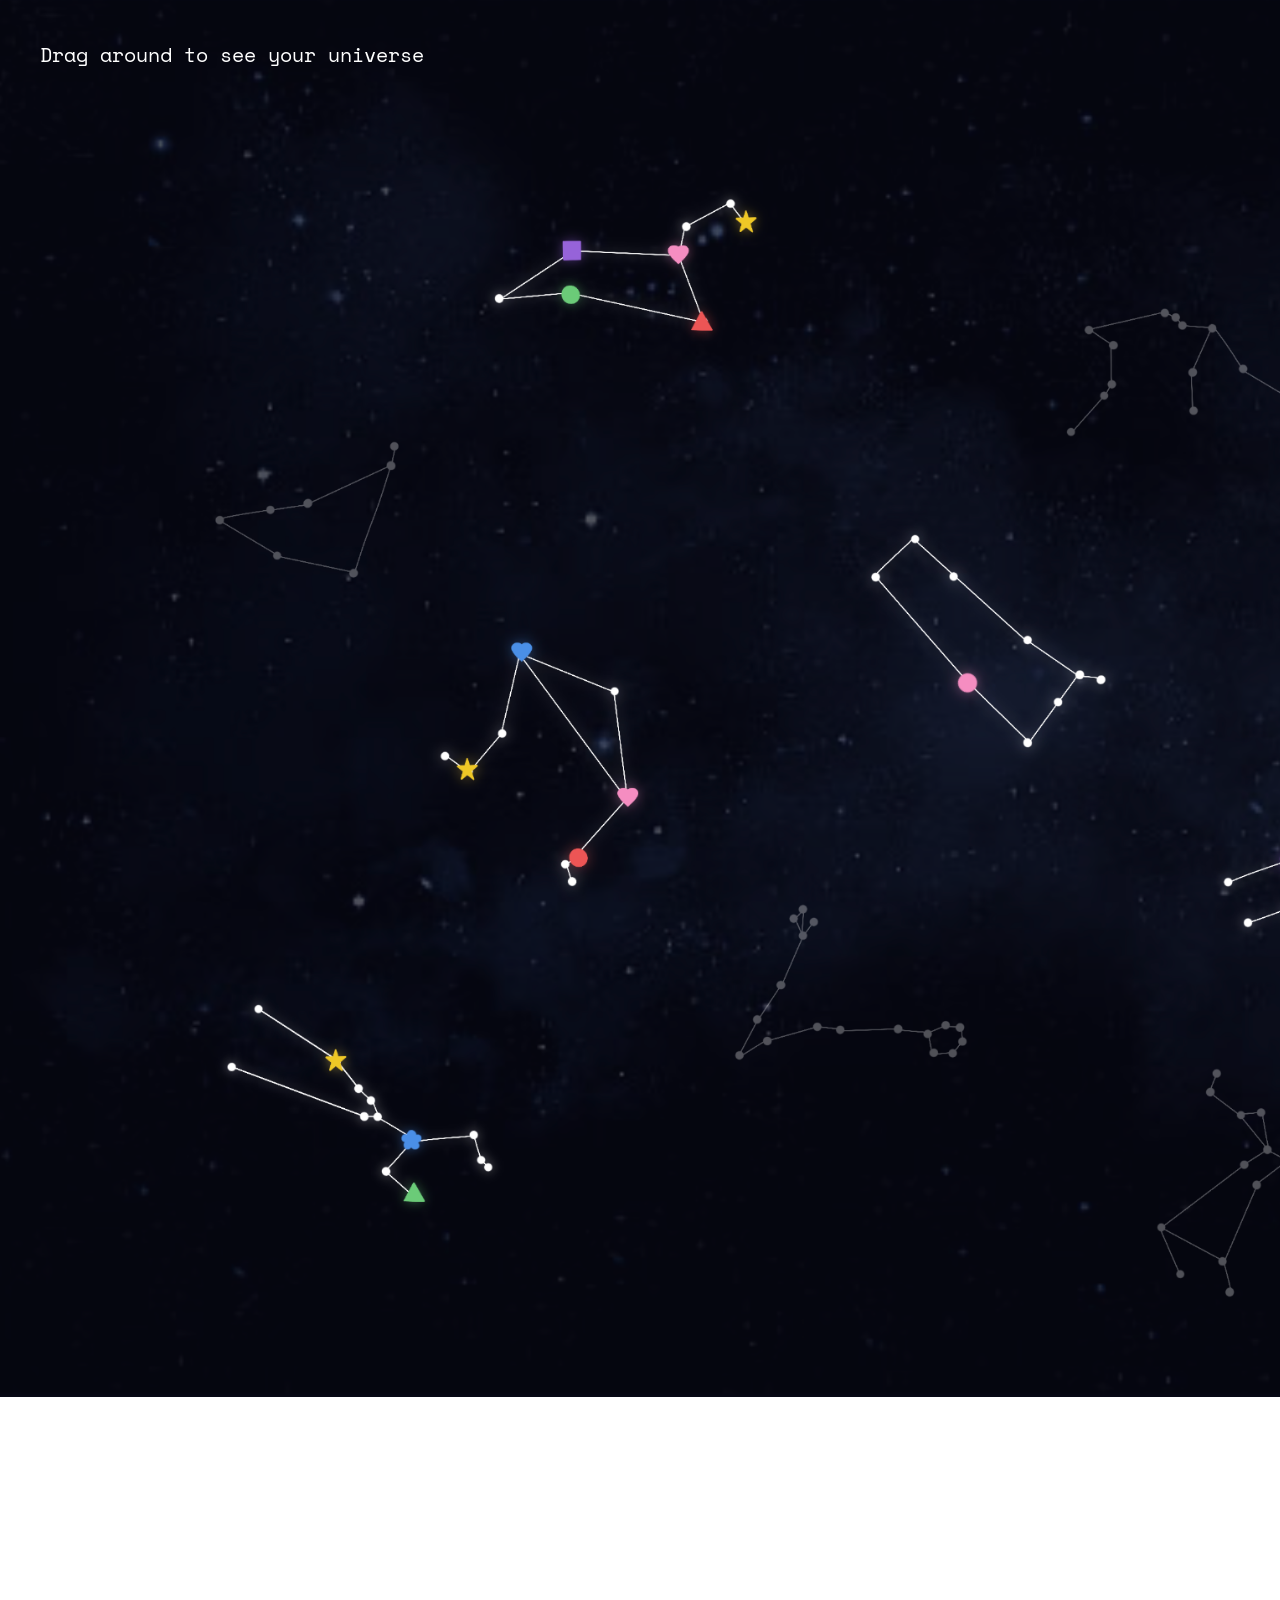
==== universe.html @ 569fcb5b "why" ====
<!DOCTYPE html>
<html lang="en">
<head>
    <meta charset="UTF-8">
    <meta name="viewport" content="width=device-width, initial-scale=1.0">
    <title>Memory Constellation</title>
    <link rel="stylesheet" href="universe.css">
    <link href="https://fonts.googleapis.com/css2?family=Space+Mono:wght@400;700&display=swap" rel="stylesheet">
    <link rel="icon" type="image" href="logo.ico">
</head>
<body>
    <div class="viewport" id="viewport">
    <div class="text">Drag around to see your universe</div>
    <div class="canvas" id="canvas">
        <img src="universe.PNG" class="map" />
    </div>
</div>
<script src="script.js"></script> 
</body>
</html>
---- universe.css ----
body {
    margin: 0;
    overflow: hidden;
    font-family: "Space Mono";
}

.text {
    position: fixed;
    top: 40px;
    left: 40px;
    color: white;
    font-size: 20px;
    z-index: 9999;
    pointer-events: none;
}

.viewport {
    width: 100vw;
    height: 100vh;
    overflow: hidden;
    cursor: grab;
    user-select: none;
    touch-action: none;
}

.canvas {
    position: absolute;
    top: 0;
    left: 0;
    width: 2000px;
    height: 2000px;
    transform-origin: 0 0;
}

.map {
    width: 100%;
    height: auto;
    display: block;
    pointer-events: none;
}
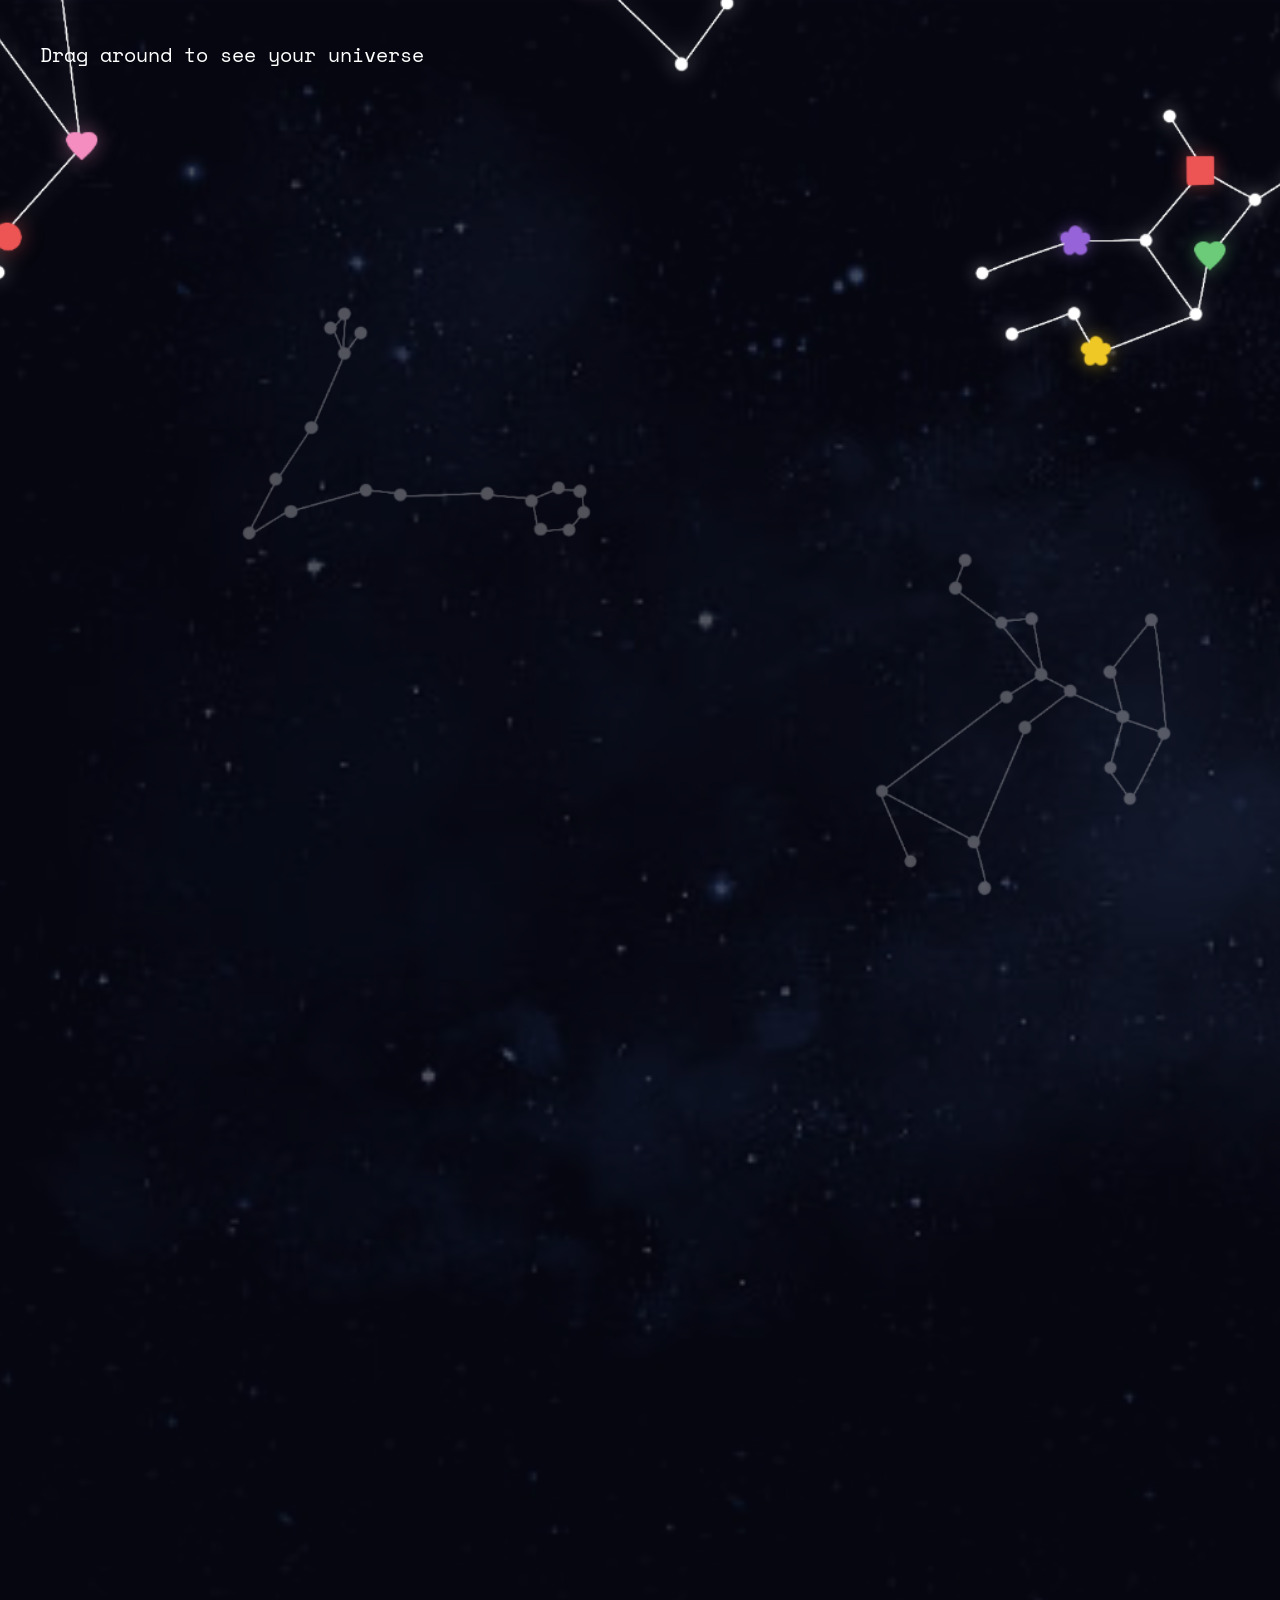
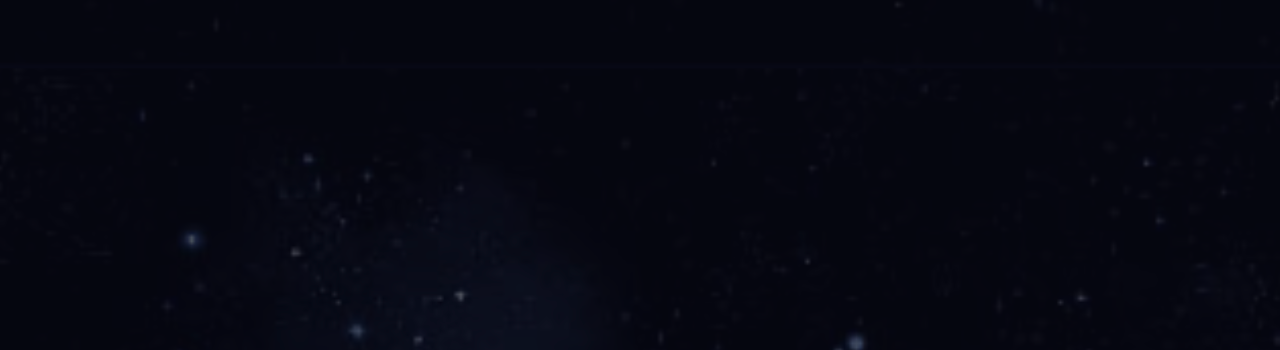
==== commit a5c1bba3: "bbbb" ====
--- a/universe.html
+++ b/universe.html
@@ -10,11 +10,11 @@
 </head>
 <body>
     <div class="viewport" id="viewport">
-    <div class="text">Drag around to see your universe</div>
-    <div class="canvas" id="canvas">
-        <img src="universe.PNG" class="map" />
+        <div class="text">Drag around to see your universe</div>
+        <div class="canvas" id="canvas">
+            <img src="universe.PNG" class="map" />
+        </div>
     </div>
-</div>
-<script src="script.js"></script> 
+<script src="universe.js"></script> 
 </body>
 </html>
--- a/universe.css
+++ b/universe.css
@@ -2,6 +2,7 @@
     margin: 0;
     overflow: hidden;
     font-family: "Space Mono";
+    background-image: url(universebg.PNG);
 }
 
 .text {
